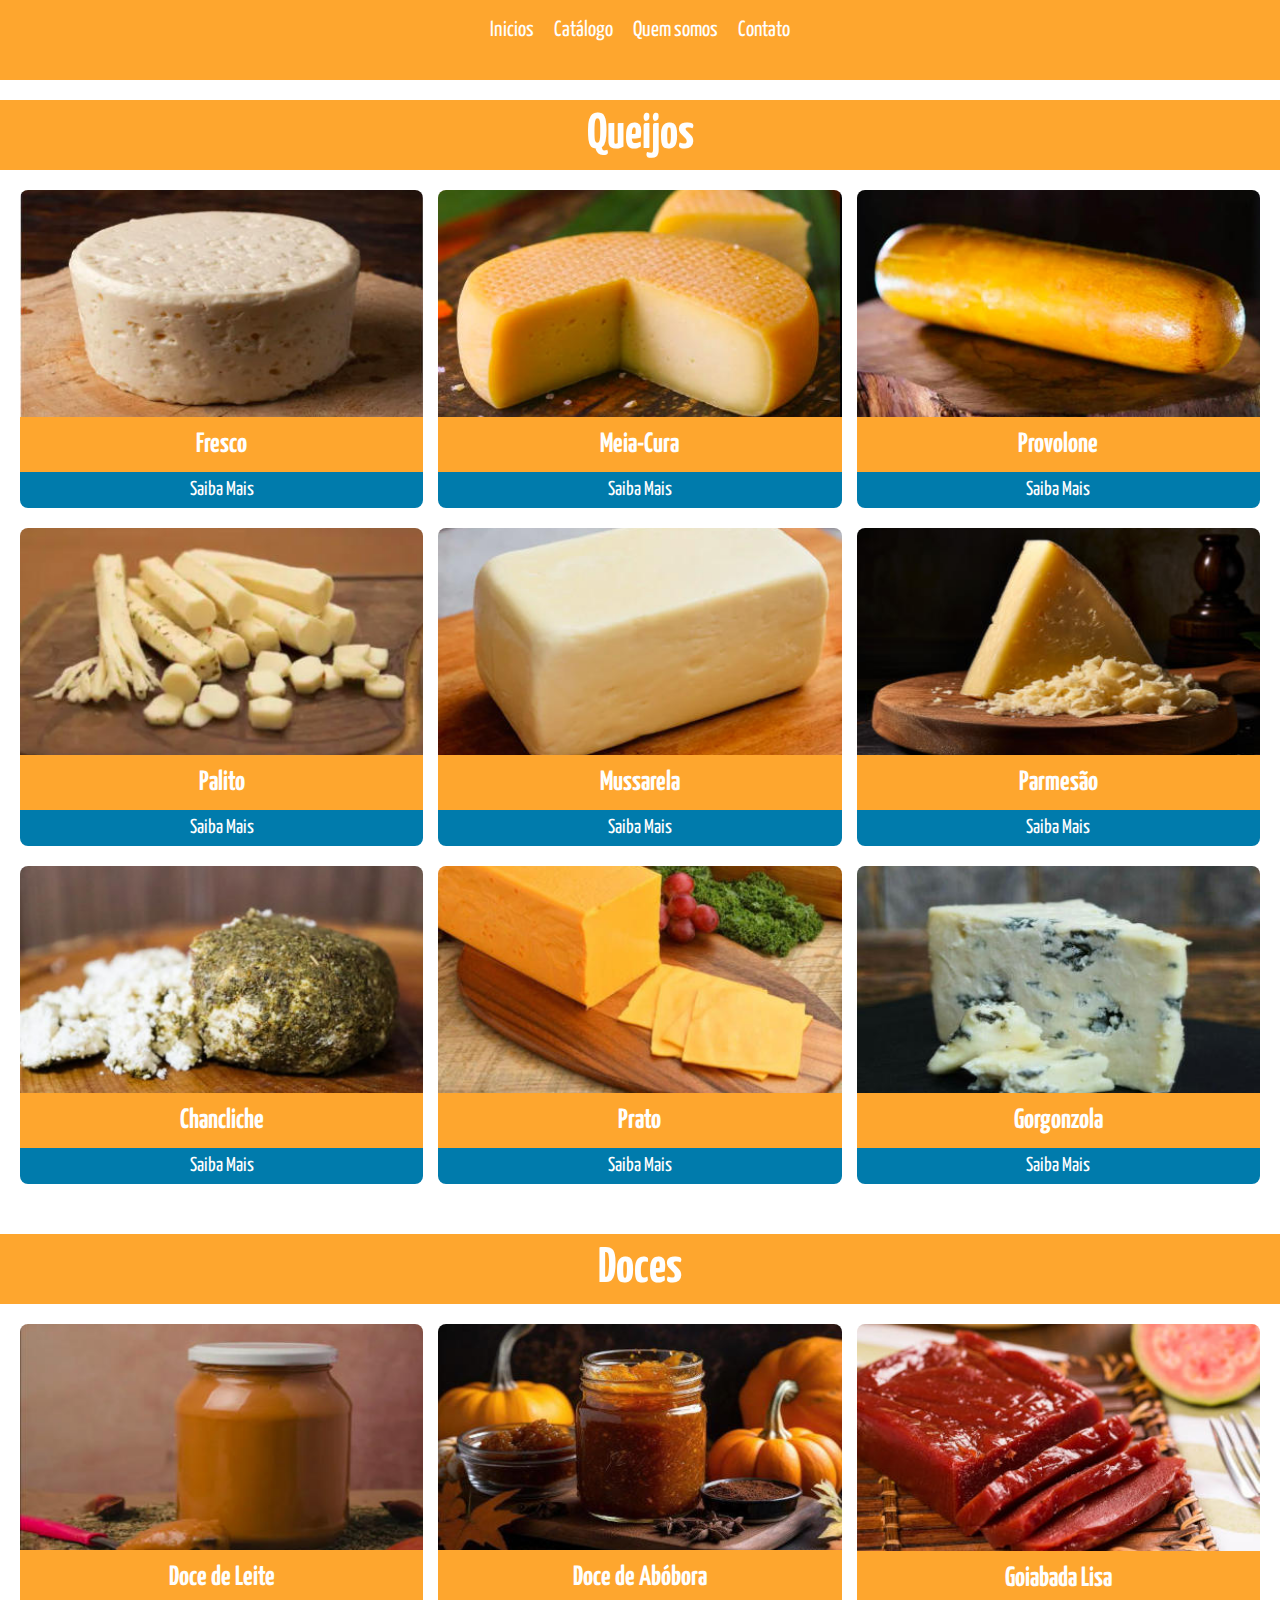
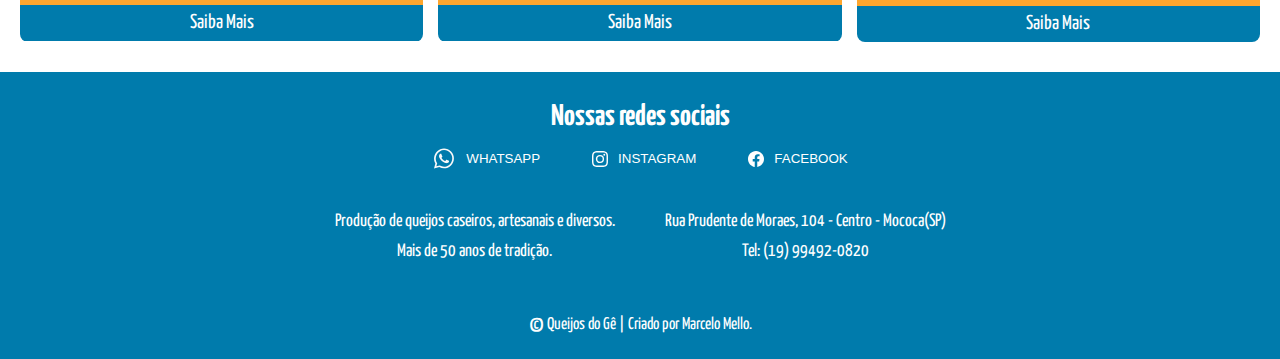
==== catalogo.html @ c0e928c0 "Add files via upload" ====
<!DOCTYPE html>
<html lang="pt-br">

<head>
    <meta charset="UTF-8">
    <meta name="viewport" content="width=device-width, initial-scale=1.0">
    <link rel="preconnect" href="https://fonts.googleapis.com">
    <link rel="preconnect" href="https://fonts.gstatic.com" crossorigin>
    <link
        href="https://fonts.googleapis.com/css2?family=Clicker+Script&family=Yanone+Kaffeesatz:wght@200..700&display=swap"
        rel="stylesheet">
    <link rel="stylesheet" href="style.css">

    <link rel="shortcut icon" type="imagex/png" href="./images/cheese.svg">

    <title>Queijos do Gê</title>
</head>

<body>
    <div class="page">

        <header>
            <nav>
                <div class="navbar-menu">
                    <div class="logo-header">
                        <a class="nav-link" href="./index.html"><img src="./images/logo-queijos-do-ge-60.png" alt="Logo da empresa"></a>
                    </div>

                    <div class="mobile-icon-menu">
                        <div class="icon-menu">
                            <button onclick="menuShow()"><img class="icon" src="./images/menu_white_36dp.svg" alt=""></button>
                        </div>
                    </div>

                    <div class="desk-menu">
                        <ul>
                            <li class="nav-item"><a class="nav-link" href="#">Inicios</a></li>
                            <li class="nav-item"><a class="nav-link" href="./catalogo.html">Catálogo</a></li>
                            <li class="nav-item"><a class="nav-link" href="#">Quem somos</a></li>
                            <li class="nav-item"><a class="nav-link" href="#">Contato</a></li>
                        </ul>
                        
                    </div>
                </div>
            </nav>

            <div class="mobile-menu">
                <div class="mobile-icon-menu">
                    <div class="icon-menu-close">
                        <button onclick="menuShow()"><img class="icon-close" src="./images/close_white_36dp-white.svg" alt=""></button>
                    </div>
                </div>
                <ul>
                    <li class="nav-item"><a class="nav-link" href="./index.html">Inicios</a></li>
                    <li class="nav-item"><a class="nav-link" href="./catalogo.html">Catálogo</a></li>
                    <li class="nav-item"><a class="nav-link" href="#historia">Quem somos</a></li>
                    <li class="nav-item"><a class="nav-link" href="#contato">Contato</a></li>
                    <li class="nav-item"><a class="nav-link" href="#social">Redes Sociais</a></li>
                </ul>
                
            </div>

            <div class="fecha-menu" onclick="fechaMenu()"></div>

        </header>

        <main>
            <section class="prod-show">

                <div class="div-row-prods-queijos">

                    <div class="prod-titulo">
                        <h2>Queijos</h2>
                    </div>

                    <div class="prod-item">
                        <figure class="item">
                            <!-- <img src="https://source.unsplash.com/random?a=1" alt=""> -->
                            <img src="./images/produtos/queijo-fresco.jpg" alt="">
                
                            <figcaption class="details">
                
                              <h2>Fresco</h2>
                
                              
                            </figcaption>
                            <a class="button-cta" href="https://wa.me/c/5519994920820" target="_blank">Saiba Mais</a>
                          </figure>
                    

                        <figure class="item">
                            <!-- <img src="https://source.unsplash.com/random?a=1" alt=""> -->
                            <img src="./images/produtos/meia-cura.jpg" alt="">
                
                            <figcaption class="details">
                
                              <h2>Meia-Cura</h2>
                
                              
                            </figcaption>
                            <a class="button-cta" href="https://wa.me/c/5519994920820" target="_blank">Saiba Mais</a>
                          </figure>
                    
                        <figure class="item">
                            <!-- <img src="https://source.unsplash.com/random?a=1" alt=""> -->
                            <img src="./images/produtos/provolone.jpg" alt="">
                
                            <figcaption class="details">
                
                              <h2>Provolone</h2>
                
                              
                            </figcaption>
                            <a class="button-cta" href="https://wa.me/c/5519994920820" target="_blank">Saiba Mais</a>
                          </figure>
                    </div>

                    <div class="prod-item">
                        <figure class="item">
                            <!-- <img src="https://source.unsplash.com/random?a=1" alt=""> -->
                            <img src="./images/produtos/palito.jpg" alt="">
                
                            <figcaption class="details">
                
                              <h2>Palito</h2>
                
                              
                            </figcaption>
                            <a class="button-cta" href="https://wa.me/c/5519994920820" target="_blank">Saiba Mais</a>
                          </figure>
                    

                        <figure class="item">
                            <!-- <img src="https://source.unsplash.com/random?a=1" alt=""> -->
                            <img src="./images/produtos/mussarela.jpg" alt="">
                
                            <figcaption class="details">
                
                              <h2>Mussarela</h2>
                
                              
                            </figcaption>
                            <a class="button-cta" href="https://wa.me/c/5519994920820" target="_blank">Saiba Mais</a>
                          </figure>
                    
                        <figure class="item">
                            <!-- <img src="https://source.unsplash.com/random?a=1" alt=""> -->
                            <img src="./images/produtos/parmesao.jpg" alt="">
                
                            <figcaption class="details">
                
                              <h2>Parmesão</h2>
                
                              
                            </figcaption>
                            <a class="button-cta" href="https://wa.me/c/5519994920820" target="_blank">Saiba Mais</a>
                          </figure>
                    </div>

                    <div class="prod-item">
                        <figure class="item">
                            <!-- <img src="https://source.unsplash.com/random?a=1" alt=""> -->
                            <img src="./images/produtos/chancliche.jpg" alt="">
                
                            <figcaption class="details">
                
                              <h2>Chancliche</h2>
                
                              
                            </figcaption>
                            <a class="button-cta" href="https://wa.me/c/5519994920820" target="_blank">Saiba Mais</a>
                          </figure>
                    

                        <figure class="item">
                            <!-- <img src="https://source.unsplash.com/random?a=1" alt=""> -->
                            <img src="./images/produtos/prato.jpg" alt="">
                
                            <figcaption class="details">
                
                              <h2>Prato</h2>
                
                              
                            </figcaption>
                            <a class="button-cta" href="https://wa.me/c/5519994920820" target="_blank">Saiba Mais</a>
                          </figure>
                    
                        <figure class="item">
                            <!-- <img src="https://source.unsplash.com/random?a=1" alt=""> -->
                            <img src="./images/produtos/gorgonzola.jpg" alt="">
                
                            <figcaption class="details">
                
                              <h2>Gorgonzola</h2>
                
                              
                            </figcaption>
                            <a class="button-cta" href="https://wa.me/c/5519994920820" target="_blank">Saiba Mais</a>
                          </figure>
                    </div>
                </div>



                <div class="div-row-prods-doces">
                    <div class="prod-titulo">
                        <h2>Doces</h2>
                    </div>
                    <div class="prod-item">
                        <figure class="item">
                            <!-- <img src="https://source.unsplash.com/random?a=1" alt=""> -->
                            <img src="./images/produtos/doce-de-leite.jpg" alt="">
                
                            <figcaption class="details">
                
                              <h2>Doce de Leite</h2>
                
                              
                            </figcaption>
                            <a class="button-cta" href="https://wa.me/c/5519994920820" target="_blank">Saiba Mais</a>
                          </figure>
                    

                        <figure class="item">
                            <!-- <img src="https://source.unsplash.com/random?a=1" alt=""> -->
                            <img src="./images/produtos/doce-de-abobora.jpg" alt="">
                
                            <figcaption class="details">
                
                              <h2>Doce de Abóbora</h2>
                
                              
                            </figcaption>
                            <a class="button-cta" href="https://wa.me/c/5519994920820" target="_blank">Saiba Mais</a>
                          </figure>
                    
                        <figure class="item">
                            <!-- <img src="https://source.unsplash.com/random?a=1" alt=""> -->
                            <img src="./images/produtos/doce-goiaba.jpg" alt="">
                
                            <figcaption class="details">
                
                              <h2>Goiabada Lisa</h2>
                
                              
                            </figcaption>
                            <a class="button-cta" href="https://wa.me/c/5519994920820" target="_blank">Saiba Mais</a>
                        </figure>
                    </div>

                </div>

            </section>
        </main>

        <footer>
            <h3>Nossas redes sociais</h3>
            <section class="infos-social-midia">
                <div class="btn-whats">
                    <a href="https://wa.me/5519994920820?text=Olá,%20estou%20entrando%20em%20contato%20através%20do%20seu%20site!" target="_blank">
                        <button>
                            <img src="./images/whats.svg" alt="Icone do whatsapp"> Whatsapp
                        </button>
                    </a>
                </div> 
                <div class="btn-insta">
                    <a href="https://www.instagram.com/queijosdoge" target="_blank">
                        <button>
                            <img src="./images/instagram.svg" alt="Icone do Instagram"> Instagram
                        </button>
                    </a>
                </div>
                <div class="btn-face">
                    <a href="https://www.facebook.com/queijosduge" target="_blank">
                        <button>
                            <img src="./images/facebook.svg" alt="Icone do Facebook"> Facebook
                        </button>
                    </a>
                </div>
            </section>
            <div class="infos-footer" id="social">
                <p>Produção de queijos caseiros, artesanais e diversos. <br>Mais de 50 anos de tradição. <br><br></p>
                <p>
                    <a href="https://maps.app.goo.gl/M9Fg1QYs8oAyhg3n8">Rua Prudente de Moraes, 104 - Centro - Mococa(SP)</a><br>
                    <a href="https://wa.me/5519994920820?text=Olá,%20estou%20entrando%20em%20contato%20através%20do%20seu%20site!" target="_blank">Tel: (19) 99492-0820</a>
                </p>
            </div>

            <div class="footer-copyright">
                <p><span>©</span> Queijos do Gê | Criado por Marcelo Mello.</p>
            </div>
        </footer>

    </div>

    <script src="scripts.js"></script>
</body>

</html>
---- style.css ----
* { 
    padding: 0;
    margin: 0;
    box-sizing: border-box;
}

:root {
    font-size: 62.5%;
    --color-azul_claro: #007BAC;
    --color-azul_escuro: #004A71;
    --color-branco: #FEFEFE;
    --color-amarelo: #FEA62E;

    -ms-overflow-style: none;  /* Internet Explorer 10+ */
    scrollbar-width: none;  /* Firefox */
}

:root::-webkit-scrollbar {
    display: none; /* Safari and Chrome */
}


html, body {
    font-family: "Yanone Kaffeesatz", sans-serif;
    font-style: normal;
    font-size: 1.6rem;
}

/* INDEX */

body {
    background-color: grey;
}

.page {
    margin: 0 auto;
    min-width: 40rem;
    background-color: #FFFFFF;
}


h6 {
    font-family: "Clicker Script", cursive;
    font-style: normal;
}

nav {
    display: flex;

    width: 100%;
    height: 8rem;
    background-color: var(--color-amarelo);
    
    font-family: "Yanone Kaffeesatz", sans-serif;
    font-size: 2rem;
    color: var(--color-branco);
}

.navbar-menu {
    display: flex;
    width: 100%;

    margin: 0;

    justify-content: space-between;

    position: fixed;
    top: 0;

    background-color: var(--color-amarelo);
}

.logo-header {
    display: flex;
    height: 6rem;
    margin: 10px;
}

.nav-link {
    text-decoration: none;
    cursor: pointer;
    color: var(--color-branco)
}

.mobile-icon-menu {
    display: block;
    margin: auto 10px;
}

.mobile-menu {
    display: block;
    
    
    position: fixed;
    top: 0;
    bottom: 0;
    right: 0;

    min-width: 21rem;
    height: 100vh;

    z-index: -1;
    opacity: 0;
    
    background-color: var(--color-azul_claro);
    font-size: 2.9rem;

}

.mobile-icon-menu button {
    background: transparent;
    border: none;
    cursor: pointer;
}

.icon-menu-close {
    text-align: right;
    padding-top: 20px;
}

.mobile-menu ul {
    display: flex;
    flex-direction: column;
    text-align: center;
    padding-bottom: 1.2rem;
}

.mobile-menu .nav-item {
    display: block;
    padding-top: 1.2rem;
}

.fecha-menu {
    display: none;

    width: 100%;
    height: 100%;

    background-color: rgba(0, 0, 0, 0.7);
    position: fixed;
    top: 0;
    right: 0;

    z-index: 1;
}

.open {
    opacity: 1;
    display: block;
    z-index: 10;

    height: 100%;

    transition-property: opacity;
    transition-duration: 0.45s;
    transition-timing-function: ease-out;
}

.close {
    display: block;
}

.desk-menu {
    display: none;
}

.informacoes-01 {
    background-color: var(--color-amarelo);
}

.logo-main {
    background-color: var(--color-amarelo);
    display: flex;
    justify-content: center;
    padding-top: 3rem;
    padding-bottom: 6rem;

}

.infos-main {
    background-color: var(--color-amarelo);
    display: flex;
    flex-direction: column;
    align-items: center;
}

.infos-main h1 {
    color: var(--color-branco);
    font-size: 8rem;
    padding: 3rem 0;
}

.infos-main p {
    color: var(--color-branco);
    font-size: 2.2rem;
    padding-bottom: 7rem;
    line-height: 3rem;
}

.infos-prod {
    display: flex;
    flex-direction: column;
    gap: 2rem;
    padding: 7rem 0;
    margin: 0 4rem;

    color: var(--color-azul_escuro);
    background-color: var(--color-branco);
}

.infos-prod h2 {
    display: flex;
    justify-content: center;
    padding-bottom: 2rem;
    font-size: 5rem;
}

.infos-prod p {
    font-size: 2.2rem;
    padding-bottom: 3rem;
    line-height: 3rem;
}

.prod-img-banner {
    display: flex;
    width: 100%;
    overflow: hidden;
    padding-bottom: 4rem;
}

#img-banner-produtos {
    flex-grow: 1;
    object-fit: cover;
    border-radius: 10px;
}

.infos-prod-button {
    display: flex;
    justify-content: center;
}

.infos-prod button {
    font-family: "Yanone Kaffeesatz", sans-serif;
    font-style: normal;
    font-size: 2.6rem;

    padding: 1rem 2rem;

    background-color: var(--color-azul_claro);
    color: var(--color-branco);
    cursor: pointer;

    border: 0;
    border-radius: 5px;
}

.infos-prod button:hover {
    background-color: var(--color-azul_escuro);
}

.informacoes-historia {
    background: var(--color-amarelo);
}

.infos-historia {
    display: flex;
    flex-direction: column;
    gap: 2rem;
    padding: 7rem 0;
    margin: 0 4rem;

    color: var(--color-branco);
    background-color: var(--color-amarelo);
}

.infos-historia h2 {
    display: flex;
    justify-content: center;
    padding-bottom: 2rem;
    font-size: 5rem;
    color: var(--color-branco);
}

.infos-historia p {
    font-size: 2.2rem;
    padding-bottom: 3rem;
    line-height: 3rem;
    color: var(--color-branco);
}

.infos-pedidos {
    display: flex;
    flex-direction: column;
    text-align: center;
    gap: 2rem;
    padding: 7rem 0 1rem;
    margin: 0 4rem;

    color: var(--color-azul_escuro);
    background-color: var(--color-branco);
}

.infos-pedidos h2 {
    display: flex;
    justify-content: center;
    padding-bottom: 2rem;
    font-size: 5rem;
}

.infos-pedidos p {
    font-size: 2.2rem;
    padding-bottom: 1rem;
    line-height: 3rem;
}

.infos-pedidos-button {
    display: flex;
    justify-content: center;
}

.infos-pedidos button {
    font-family: "Yanone Kaffeesatz", sans-serif;
    font-style: normal;
    font-size: 2.6rem;

    padding: 1rem 4rem;

    background-color: var(--color-azul_claro);
    color: var(--color-branco);
    cursor: pointer;

    border: 0;
    border-radius: 5px;
}

.infos-pedidos button:hover {
    background-color: var(--color-azul_escuro);
}

.infos-localizacao {
    display: flex;
    flex-direction: column;
    text-align: center;
    gap: 2rem;
    padding: 3rem 0;
    margin: 0 4rem;

    color: var(--color-azul_escuro);
    background-color: var(--color-branco);
}

.infos-localizacao h2 {
    display: flex;
    justify-content: center;
    padding-bottom: 1rem;
    font-size: 5rem;
}

.infos-localizacao p {
    font-size: 2.5rem;
    padding-bottom: 1rem;
    line-height: 3.2rem;
}

.infos-localizacao span{
    color: var(--color-amarelo);
    font-weight: bold;
}

.infos-localizacao a {
    display: flex;
    
    
    text-decoration: none;
    cursor: pointer;

    color: var(--color-azul_escuro);
    font-size: 2.5rem;
    line-height: 3.2rem;

}

.location-maps {
    width: 330px;
    text-align: center;
}

.infos-localizacao-items {
    display: flex;
    flex-direction: column;
    align-items: center;
    gap: 10px;
}

footer {
    background-color: var(--color-azul_claro);
    color: var(--color-branco)
}
footer h3 {
    display: flex;
    text-align: center;
    justify-content: center;
    padding: 3rem 0 0;
    font-size: 3rem;
}

footer a {
    text-decoration: none;
    cursor: pointer;
    color: var(--color-branco)
}

.infos-social-midia {
    display: flex;
    justify-content: center;
    gap: 5px;

}

.btn-whats button,
.btn-insta button,
.btn-face button {
    align-items: center;
    background: transparent;
    border: 0;
    border-radius: 4px;
    color: #fff;
    cursor: pointer;
    display: flex;
    font-family: "DM Sans", sans-serif;
    gap: 10px;
    height: 55px;
    justify-content: center;
    padding: 7px 16px 8px;
    text-transform: uppercase;
}

.infos-footer {
    display: flex;
    flex-direction: column;
    justify-content: center;
    padding: 2rem 3rem 0;
    text-align: center;
}

.infos-footer p {
    font-size: 1.8rem;
    line-height: 30px;
}

.infos-footer a {
    text-decoration: none;
    cursor: pointer;
    color: var(--color-branco)
}

.footer-copyright {
    display: flex;
    justify-content: center;
    text-align: center;
    font-size: 1.7rem;
    padding: 2rem 0 1rem;

}

.footer-copyright span {
    font-size: 3.2rem;
    vertical-align: top;
}

.whats {
    position: fixed;
    bottom: 20px;
    right: 20px;
    z-index: 5;
  }

@media (max-width: 400px) {
    .page {
        max-width: 38rem;
    }
}

@media (min-width: 769px) {
    .mobile-menu{
        min-width: 35rem;
    }
    .informacoes-01 {
        display: flex;
        width: 100%;
        align-items: center;
        margin: 0 auto;
    }

    .infos-main, .logo-main {
        margin: 0 auto;
    }

    .infos-prod {
        margin: 0;
        padding: 7rem 3rem;
    }

    .infos-prod-hero {
        display: flex;
        gap: 5rem;
    }

    .infos-prod-hero p {
        width: 50%;
    }

    .prod-img-banner {
        width: 35rem;
        padding: 0;
    }

    .infos-prod-button {
        justify-content: center;
        margin-top: 35px;
    }

    .infos-social-midia {
        gap: 2rem;
    }

    .infos-footer {
        flex-direction: row;
        align-content: center;
        gap: 5rem;
    }

}

@media (min-width: 1100px) {
    .navbar-menu {
        height: 60px;
    }
    .logo-header {
        display: none;
    }

    .mobile-icon-menu {
        display: none;
    }
    
    .desk-menu {
        display: flex;
        margin: 0 auto;
        align-items: center;
    }

    .desk-menu ul {
        display: flex;
        gap: 2rem;
        list-style: none;
        font-size: 2.2rem;
        justify-content: center;
        
    }

    .informacoes-01 {
        padding: 10rem 0;
    }
    .logo-main {
        padding-left: 10rem;
    }
    .infos-main {
        padding-right: 10rem;
    }

    .infos-prod {
        padding: 10rem 0;
    }
    .infos-prod h2 {
        padding-bottom: 5rem;
    }
    .infos-prod-hero {
        padding: 0 10rem;
    }
    .infos-prod p {
        padding-left: 15rem;
        padding-right: 15rem;
    }
    .prod-img-banner {
        width: 40rem;
        margin-left: 7rem;
    }

    .infos-prod-button {
        justify-content: left;
        padding-left: 30rem;
        margin-top: -66px;
    }

    .infos-historia {
        padding: 8rem 30rem 10rem;
    }

    .infos-historia h2 {
        padding-bottom: 4rem;
    }

    .infos-pedidos {
        align-items: start;
        text-align: left;
        padding-left: 25rem;
    }

    .infos-pedidos p{
        width: 35%;
    }

    .infos-pedidos-button {
        padding-left: 10rem;
        padding-bottom: 3rem;
    }

    .infos-localizacao {
        align-items: end;
        text-align: right;
        margin-top: -11rem;
        padding-right: 30rem;
        padding-bottom: 8rem;
    }

    .location-maps {
        display: none;
    }

}

/* PRODUTOS */

.prod-show {
    margin-top: 2rem;
    margin-bottom: 3rem;
}

.prod-titulo {
    text-align: center;
    margin: 1rem 0 2rem 0;
    font-family: "Yanone Kaffeesatz", sans-serif;
}

.prod-titulo h2 {
    font-size: 5rem;
}

.prod-item {
    display: grid;
    grid-template-columns: repeat(3, 1fr);
    gap: 1.5rem;
    margin: 2rem 2rem 0;
}

.item {
    background-color: var(--color-base-white);
    border-radius: .8rem;
    overflow: hidden;
}

.item img {
    width: 100%;
    aspect-ratio: 16/9;
    object-fit: cover;

    transition-property: filter;

    display: block;
}

.item img:hover {
    filter: hue-rotate(7deg) contrast(101%) saturate(200%);
    transform: scale(1.1) rotate(-2deg);
}

.details {
    padding: 1.3rem;
    background-color: var(--color-amarelo);
    color: var(--color-branco);
/*  z-index: 1;
    position: relative;
*/  
}

.prod-titulo h2 {
    background: var(--color-amarelo);
    color: var(--color-branco);
    padding: 10px 0;
}

.details h2 {
    text-align: center;
    font-size: 2.8rem;
}

.tags {
    margin-top: 5px;
}
  
.tags span {
    background-color: var(--color-base-gray-100);
    border-radius: .4rem;

    line-height: 0;
    font-size: 1.5rem;

    text-transform: uppercase;
}
  
.line {
    margin-top: 2rem;
    border-top: 1px solid #000000;
}

.div-row-prods-doces {
    margin-top: 50px;
}

.button-cta {
    display: flex;
    justify-content: center;
    text-decoration: none;
    cursor: pointer;
    color: var(--color-branco);
    background: var(--color-azul_claro);
    border-bottom: .8rem;
    padding: 8px;
    width: 100%;
    font-size: 2rem;
}
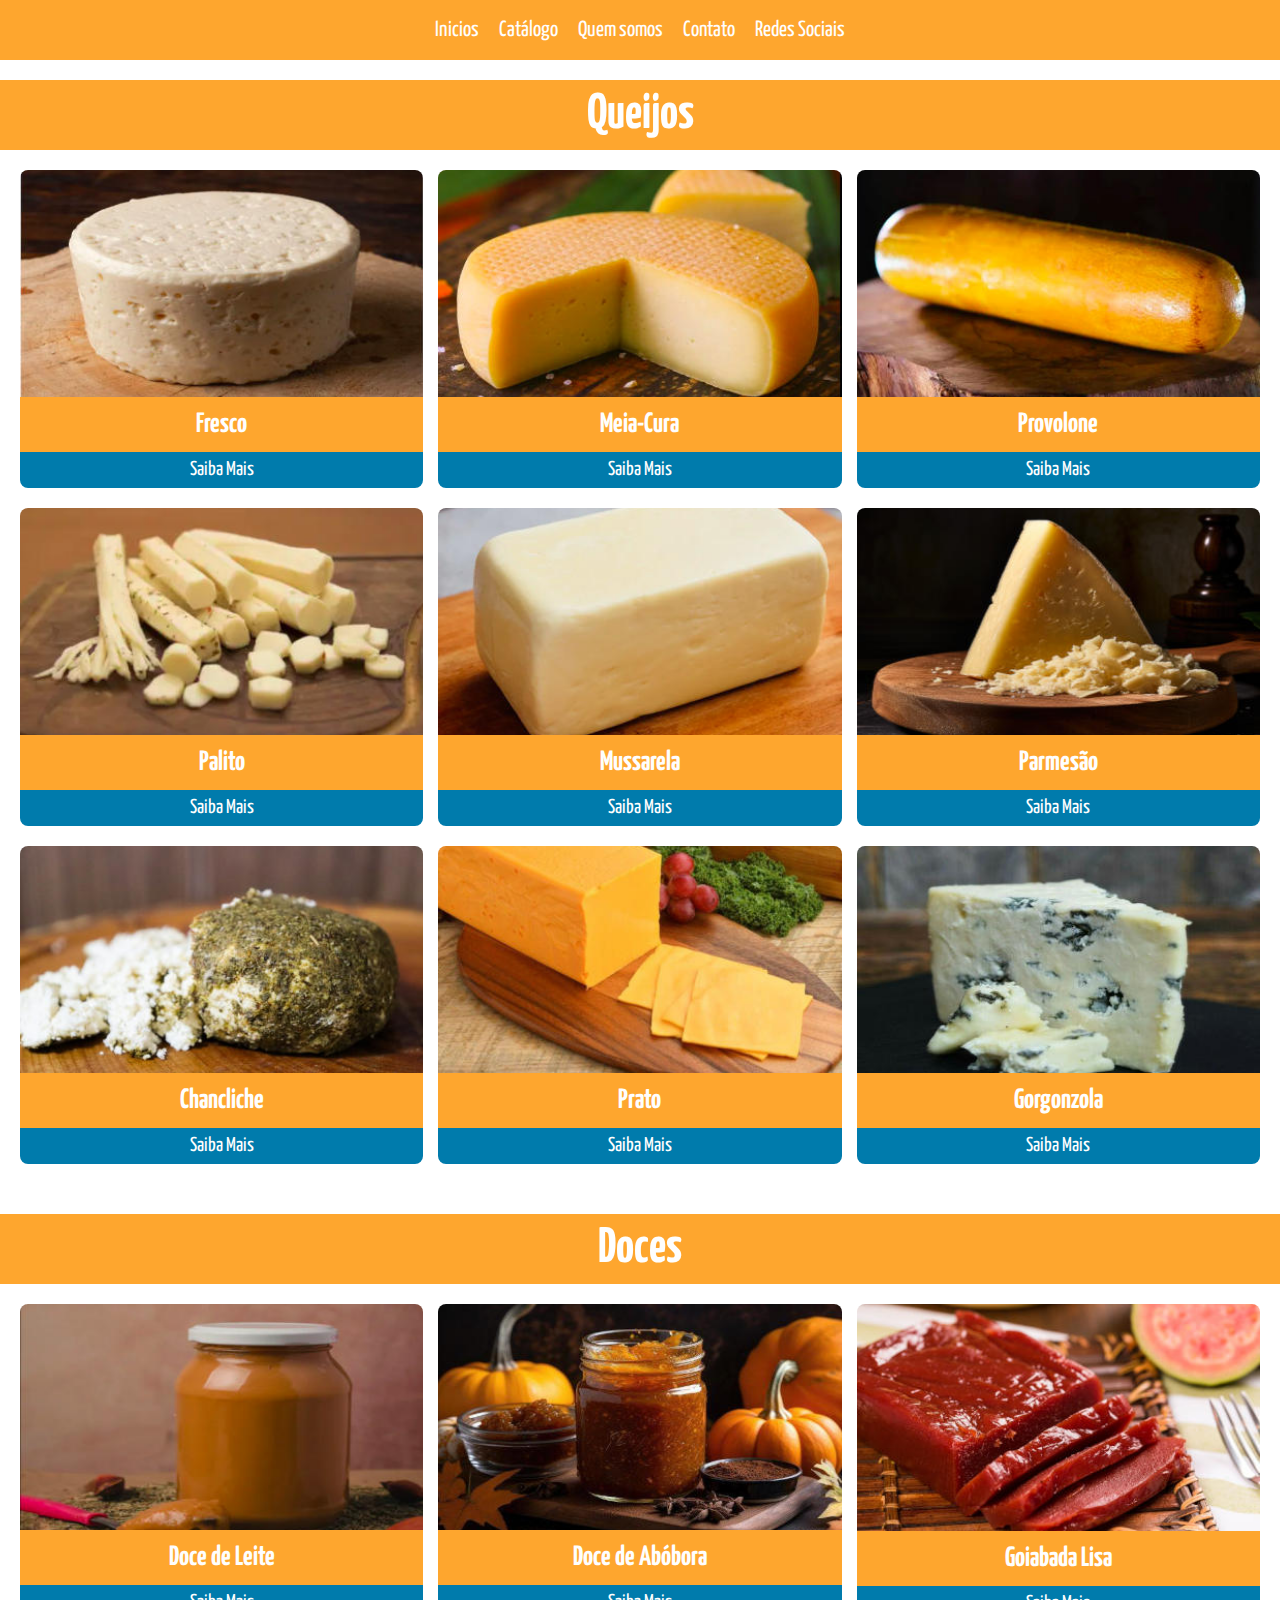
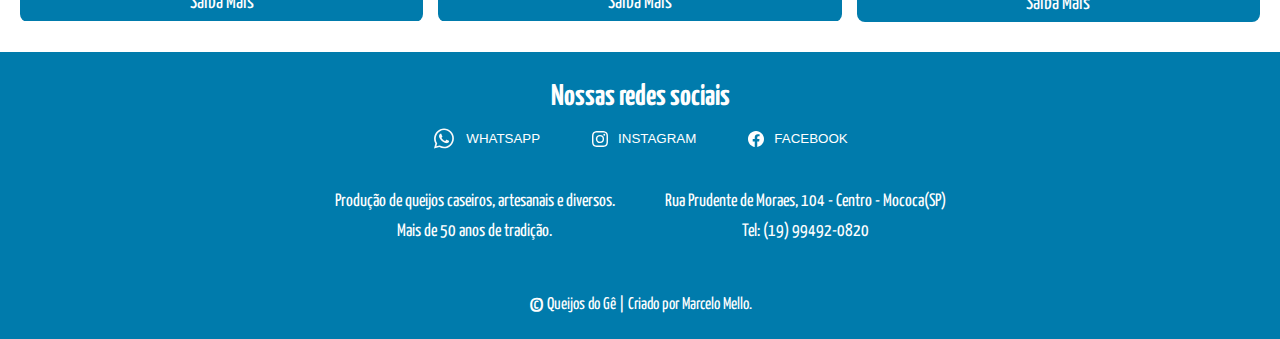
==== commit ffad9833: "Atualização do site" ====
--- a/catalogo.html
+++ b/catalogo.html
@@ -34,10 +34,11 @@
 
                     <div class="desk-menu">
                         <ul>
-                            <li class="nav-item"><a class="nav-link" href="#">Inicios</a></li>
+                            <li class="nav-item"><a class="nav-link" href="./index.html">Inicios</a></li>
                             <li class="nav-item"><a class="nav-link" href="./catalogo.html">Catálogo</a></li>
-                            <li class="nav-item"><a class="nav-link" href="#">Quem somos</a></li>
-                            <li class="nav-item"><a class="nav-link" href="#">Contato</a></li>
+                            <li class="nav-item"><a class="nav-link" href="/index.html#historia">Quem somos</a></li>
+                            <li class="nav-item"><a class="nav-link" href="/index.html#contato">Contato</a></li>
+                            <li class="nav-item"><a class="nav-link" href="/index.html#social">Redes Sociais</a></li>
                         </ul>
                         
                     </div>
--- a/style.css
+++ b/style.css
@@ -24,6 +24,8 @@
     font-family: "Yanone Kaffeesatz", sans-serif;
     font-style: normal;
     font-size: 1.6rem;
+    scroll-behavior: smooth;
+
 }
 
 /* INDEX */
@@ -66,8 +68,10 @@
 
     position: fixed;
     top: 0;
+    z-index: 999;
 
     background-color: var(--color-amarelo);
+
 }
 
 .logo-header {
@@ -165,11 +169,18 @@
 }
 
 .informacoes-01 {
-    background-color: var(--color-amarelo);
+    background-image: url(images/bg-banner.jpg);
+    background-repeat: no-repeat;
+    background-size: cover;
+    position: relative;
+}
+
+.teste-shade {
+    background: rgba(0, 0, 0, 0.6);
+
 }
 
 .logo-main {
-    background-color: var(--color-amarelo);
     display: flex;
     justify-content: center;
     padding-top: 3rem;
@@ -178,7 +189,6 @@
 }
 
 .infos-main {
-    background-color: var(--color-amarelo);
     display: flex;
     flex-direction: column;
     align-items: center;
@@ -475,6 +485,31 @@
     z-index: 5;
   }
 
+.animate__animated.animate__fadeIn {
+    --animate-duration: 4s;
+}
+
+.animate__animated.animate__fadeInDown {
+    --animate-duration: 2s;
+}
+
+.animate__animated.animate__fadeInLeft {
+    --animate-duration: 2s;
+}
+
+.animate__animated.animate__fadeInRight {
+    --animate-duration: 2s;
+}
+
+.animate__animated.animate__fadeInUp {
+    --animate-duration: 9s;
+}
+
+.animate__animated.animate__pulse {
+    --animate-duration: 3s;
+}
+
+
 @media (max-width: 400px) {
     .page {
         max-width: 38rem;
@@ -533,6 +568,9 @@
 }
 
 @media (min-width: 1100px) {
+    nav {
+        height: 60px;
+    }
     .navbar-menu {
         height: 60px;
     }
@@ -560,13 +598,19 @@
     }
 
     .informacoes-01 {
-        padding: 10rem 0;
-    }
+        padding: 0;
+    }
+    .teste-shade {
+        display: flex;
+        padding: 12rem 0;
+        width: 100%;
+    }
+
     .logo-main {
-        padding-left: 10rem;
+        padding-left: 18rem;
     }
     .infos-main {
-        padding-right: 10rem;
+        padding-right: 18rem;
     }
 
     .infos-prod {
@@ -729,4 +773,21 @@
     padding: 8px;
     width: 100%;
     font-size: 2rem;
+}
+
+
+
+/* ANIMATIONS */
+
+@keyframes loading {
+    0% {
+        transform: rotate(0);
+    }
+    100% {
+        transform: rotate(360deg);
+    }
+}
+
+.logo-img {
+    animation: loading 1.8s ease-out;
 }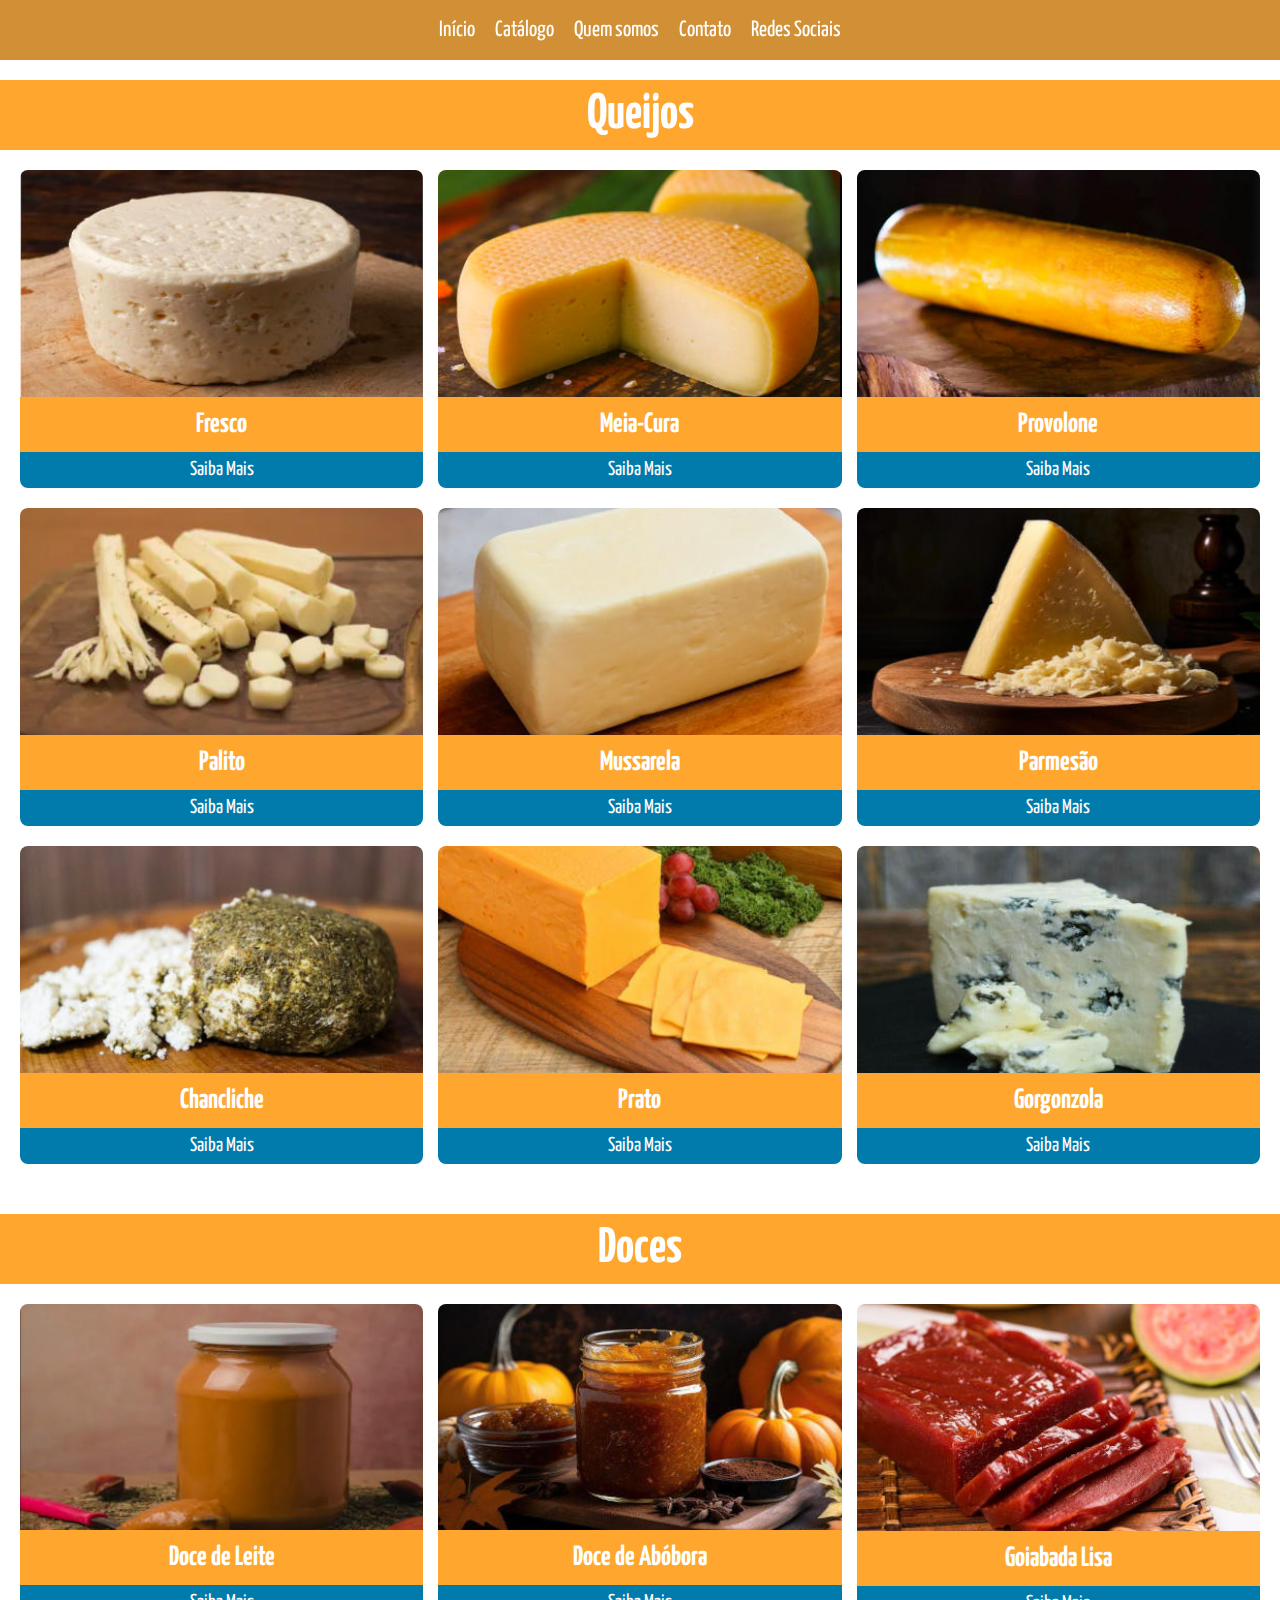
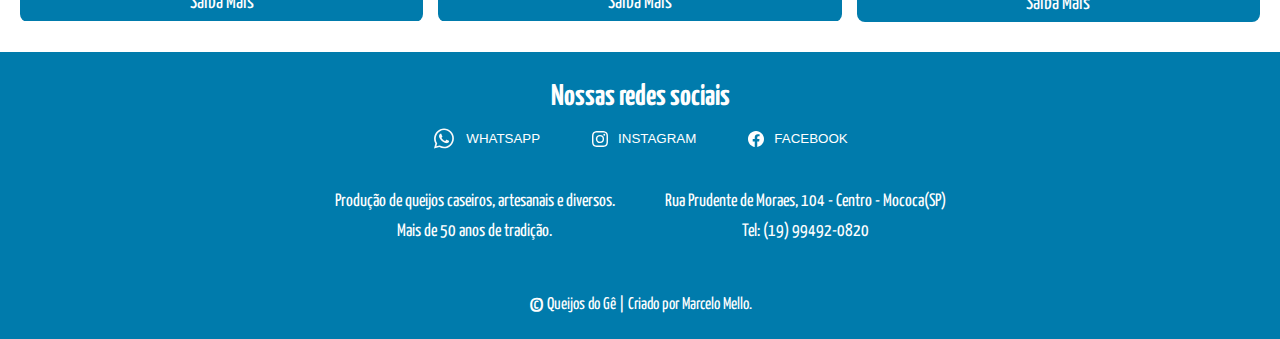
==== commit 532e88aa: "Add files via upload" ====
--- a/catalogo.html
+++ b/catalogo.html
@@ -34,11 +34,11 @@
 
                     <div class="desk-menu">
                         <ul>
-                            <li class="nav-item"><a class="nav-link" href="./index.html">Inicios</a></li>
+                            <li class="nav-item"><a class="nav-link" href="./index.html">Início</a></li>
                             <li class="nav-item"><a class="nav-link" href="./catalogo.html">Catálogo</a></li>
-                            <li class="nav-item"><a class="nav-link" href="/index.html#historia">Quem somos</a></li>
-                            <li class="nav-item"><a class="nav-link" href="/index.html#contato">Contato</a></li>
-                            <li class="nav-item"><a class="nav-link" href="/index.html#social">Redes Sociais</a></li>
+                            <li class="nav-item"><a class="nav-link" href="#historia">Quem somos</a></li>
+                            <li class="nav-item"><a class="nav-link" href="#contato">Contato</a></li>
+                            <li class="nav-item"><a class="nav-link" href="#social">Redes Sociais</a></li>
                         </ul>
                         
                     </div>
@@ -52,7 +52,7 @@
                     </div>
                 </div>
                 <ul>
-                    <li class="nav-item"><a class="nav-link" href="./index.html">Inicios</a></li>
+                    <li class="nav-item"><a class="nav-link" href="./index.html">Início</a></li>
                     <li class="nav-item"><a class="nav-link" href="./catalogo.html">Catálogo</a></li>
                     <li class="nav-item"><a class="nav-link" href="#historia">Quem somos</a></li>
                     <li class="nav-item"><a class="nav-link" href="#contato">Contato</a></li>
--- a/style.css
+++ b/style.css
@@ -51,7 +51,7 @@
 
     width: 100%;
     height: 8rem;
-    background-color: var(--color-amarelo);
+    background-color: rgba(1, 1, 1, 0.707);
     
     font-family: "Yanone Kaffeesatz", sans-serif;
     font-size: 2rem;
@@ -68,9 +68,9 @@
 
     position: fixed;
     top: 0;
-    z-index: 999;
-
-    background-color: var(--color-amarelo);
+    z-index: 9;
+
+    background-color: rgba(254, 167, 46, 0.75);
 
 }
 
@@ -169,7 +169,7 @@
 }
 
 .informacoes-01 {
-    background-image: url(images/bg-banner.jpg);
+    background-image: url(images/bg-mobile-banner.jpg);
     background-repeat: no-repeat;
     background-size: cover;
     position: relative;
@@ -482,7 +482,7 @@
     position: fixed;
     bottom: 20px;
     right: 20px;
-    z-index: 5;
+    z-index: 85;
   }
 
 .animate__animated.animate__fadeIn {
@@ -516,11 +516,18 @@
     }
 }
 
-@media (min-width: 769px) {
+@media (min-width: 768px) {
     .mobile-menu{
         min-width: 35rem;
     }
     .informacoes-01 {
+        display: flex;
+        width: 100%;
+        align-items: center;
+        margin: 0 auto;
+        background-image: url(images/bg-banner.jpg);
+    }
+    .teste-shade {
         display: flex;
         width: 100%;
         align-items: center;
@@ -599,6 +606,7 @@
 
     .informacoes-01 {
         padding: 0;
+        background-image: url(images/bg-banner.jpg);
     }
     .teste-shade {
         display: flex;
